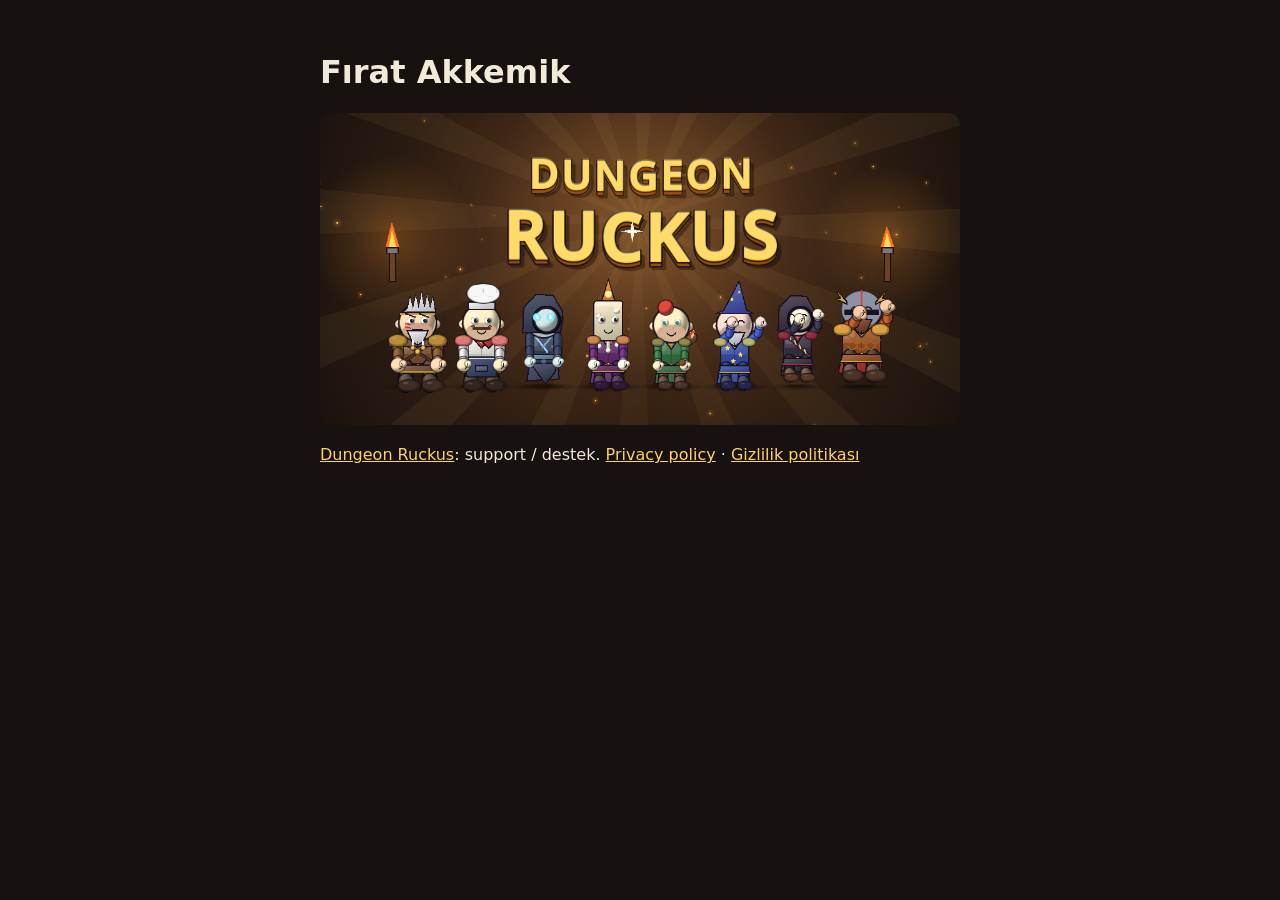
==== index.html @ 2982a6a1 "Dungeon Ruckus: privacy policy, support page and app-ads.txt" ====
<!doctype html>
<html lang="en">
<head>
<meta charset="utf-8">
<meta name="viewport" content="width=device-width, initial-scale=1">
<title>Fırat Akkemik - games</title>
<style>
  body { font-family: system-ui, -apple-system, "Segoe UI", sans-serif; background: #17120f; color: #f2ead8; margin: 0; padding: 32px 16px; }
  main { max-width: 640px; margin: 0 auto; }
  a { color: #ffd166; }
  img { width: 100%; height: auto; border-radius: 12px; }
</style>
</head>
<body>
<main>
<h1>Fırat Akkemik</h1>
<p><a href="dungeonruckus/"><img src="dungeonruckus/feature_graphic_1024x500.png" alt="Dungeon Ruckus"></a></p>
<p><a href="dungeonruckus/">Dungeon Ruckus</a>: support / destek. <a href="dungeonruckus/privacy.html">Privacy policy</a> · <a href="dungeonruckus/privacy.html#tr">Gizlilik politikası</a></p>
</main>
</body>
</html>
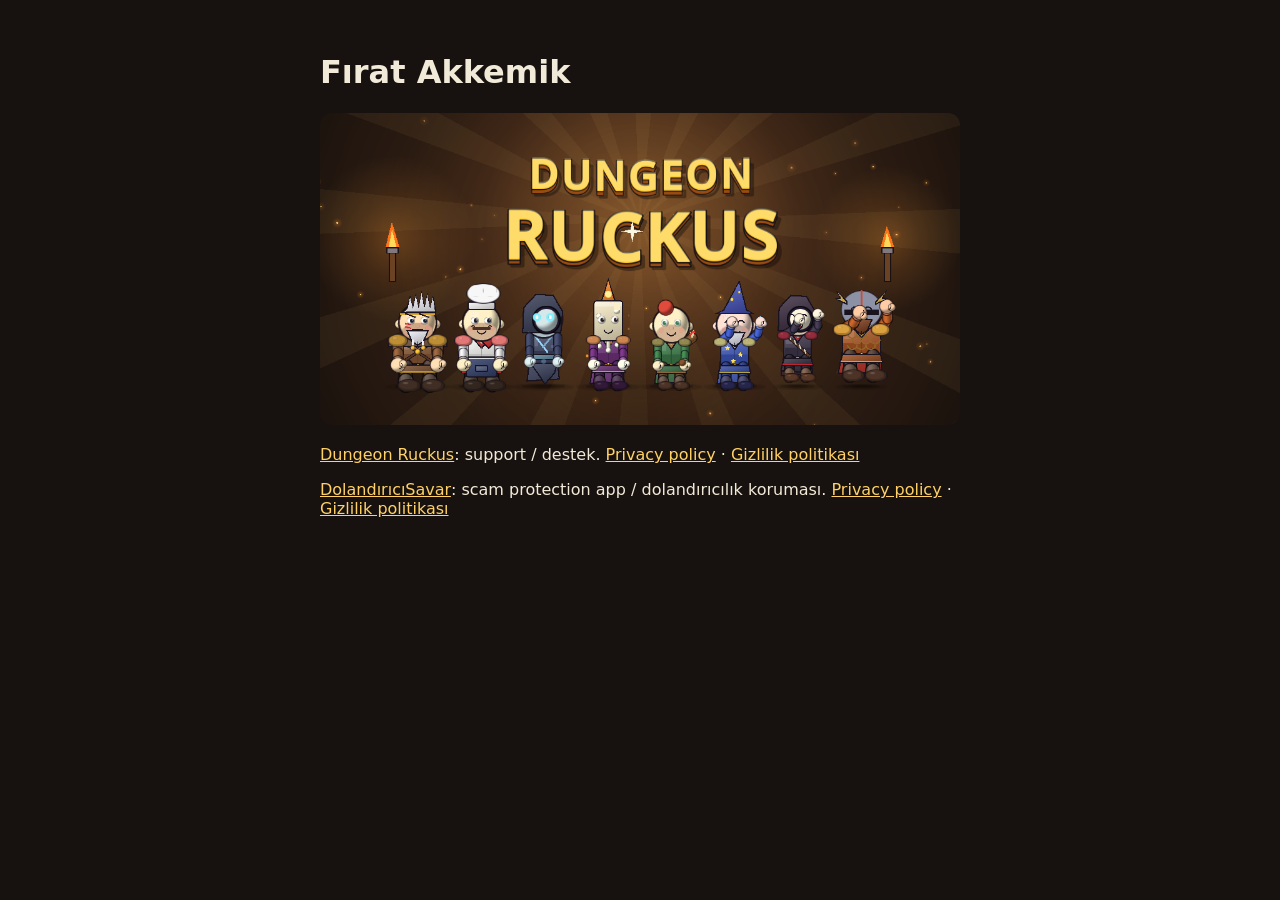
==== commit 4c56555f: "DolandırıcıSavar: landing page and privacy policy (TR/EN)" ====
--- a/index.html
+++ b/index.html
@@ -16,6 +16,7 @@
 <h1>Fırat Akkemik</h1>
 <p><a href="dungeonruckus/"><img src="dungeonruckus/feature_graphic_1024x500.png" alt="Dungeon Ruckus"></a></p>
 <p><a href="dungeonruckus/">Dungeon Ruckus</a>: support / destek. <a href="dungeonruckus/privacy.html">Privacy policy</a> · <a href="dungeonruckus/privacy.html#tr">Gizlilik politikası</a></p>
+<p><a href="dolandiricisavar/">DolandırıcıSavar</a>: scam protection app / dolandırıcılık koruması. <a href="dolandiricisavar/privacy.html">Privacy policy</a> · <a href="dolandiricisavar/gizlilik.html">Gizlilik politikası</a></p>
 </main>
 </body>
 </html>
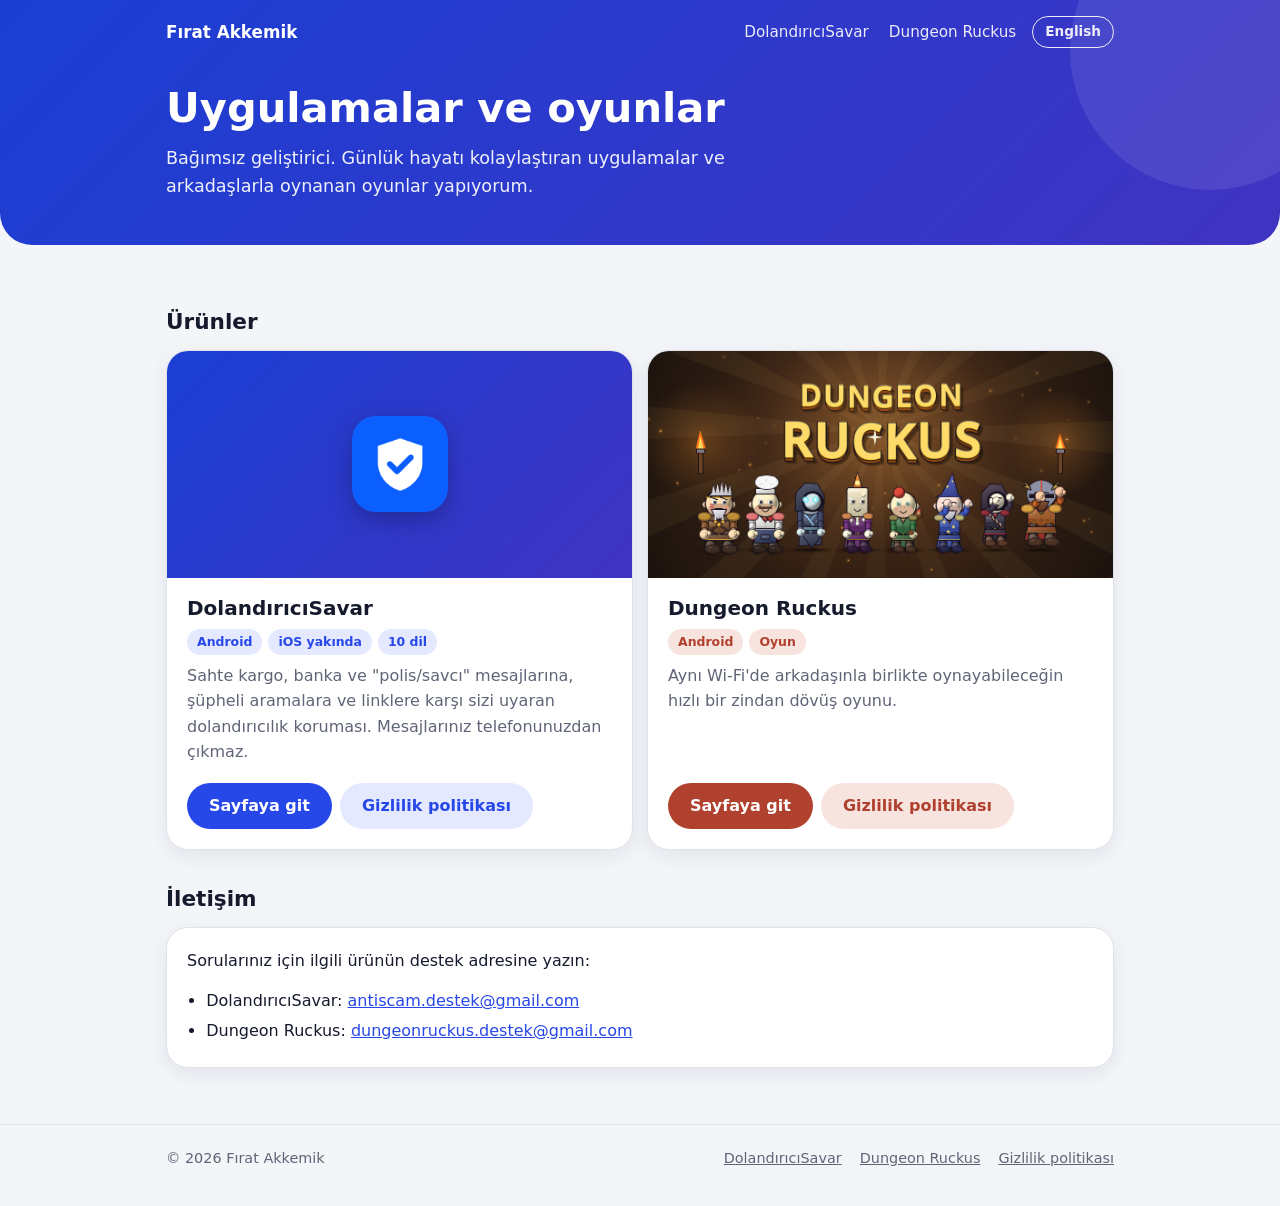
==== commit 1ddd1c48: "Site redesign: shared stylesheet, home page (TR/EN), richer DolandırıcıSavar page, restyled Dungeon " ====
--- a/index.html
+++ b/index.html
@@ -1,22 +1,75 @@
 <!doctype html>
-<html lang="en">
+<html lang="tr">
 <head>
 <meta charset="utf-8">
 <meta name="viewport" content="width=device-width, initial-scale=1">
-<title>Fırat Akkemik - games</title>
-<style>
-  body { font-family: system-ui, -apple-system, "Segoe UI", sans-serif; background: #17120f; color: #f2ead8; margin: 0; padding: 32px 16px; }
-  main { max-width: 640px; margin: 0 auto; }
-  a { color: #ffd166; }
-  img { width: 100%; height: auto; border-radius: 12px; }
-</style>
+<title>Fırat Akkemik · uygulamalar ve oyunlar</title>
+<meta name="description" content="Fırat Akkemik tarafından geliştirilen mobil uygulamalar ve oyunlar: DolandırıcıSavar ve Dungeon Ruckus.">
+<link rel="stylesheet" href="assets/site.css">
 </head>
 <body>
+<header class="hero">
+<div class="wrap">
+<div class="topbar">
+<a class="brand" href="">Fırat Akkemik</a>
+<a class="link" href="dolandiricisavar/">DolandırıcıSavar</a>
+<a class="link" href="dungeonruckus/">Dungeon Ruckus</a>
+<a class="lang" href="en.html">English</a>
+</div>
+<h1>Uygulamalar ve oyunlar</h1>
+<p class="lead">Bağımsız geliştirici. Günlük hayatı kolaylaştıran uygulamalar ve arkadaşlarla oynanan oyunlar yapıyorum.</p>
+</div>
+</header>
 <main>
-<h1>Fırat Akkemik</h1>
-<p><a href="dungeonruckus/"><img src="dungeonruckus/feature_graphic_1024x500.png" alt="Dungeon Ruckus"></a></p>
-<p><a href="dungeonruckus/">Dungeon Ruckus</a>: support / destek. <a href="dungeonruckus/privacy.html">Privacy policy</a> · <a href="dungeonruckus/privacy.html#tr">Gizlilik politikası</a></p>
-<p><a href="dolandiricisavar/">DolandırıcıSavar</a>: scam protection app / dolandırıcılık koruması. <a href="dolandiricisavar/privacy.html">Privacy policy</a> · <a href="dolandiricisavar/gizlilik.html">Gizlilik politikası</a></p>
+<div class="wrap">
+<section>
+<h2>Ürünler</h2>
+<div class="grid two">
+<article class="card product">
+<a class="media" href="dolandiricisavar/"><img class="app-icon" src="dolandiricisavar/img/icon.png" alt="DolandırıcıSavar" width="96" height="96"></a>
+<div class="body">
+<h3>DolandırıcıSavar</h3>
+<div class="tags"><span class="tag">Android</span><span class="tag">iOS yakında</span><span class="tag">10 dil</span></div>
+<p>Sahte kargo, banka ve "polis/savcı" mesajlarına, şüpheli aramalara ve linklere karşı sizi uyaran dolandırıcılık koruması. Mesajlarınız telefonunuzdan çıkmaz.</p>
+<div class="links">
+<a class="btn" href="dolandiricisavar/">Sayfaya git</a>
+<a class="btn soft" href="dolandiricisavar/gizlilik.html">Gizlilik politikası</a>
+</div>
+</div>
+</article>
+<article class="card product theme-game">
+<a class="media" href="dungeonruckus/"><img src="dungeonruckus/feature_graphic_1024x500.png" alt="Dungeon Ruckus" width="1024" height="500"></a>
+<div class="body">
+<h3>Dungeon Ruckus</h3>
+<div class="tags"><span class="tag">Android</span><span class="tag">Oyun</span></div>
+<p>Aynı Wi-Fi'de arkadaşınla birlikte oynayabileceğin hızlı bir zindan dövüş oyunu.</p>
+<div class="links">
+<a class="btn" href="dungeonruckus/">Sayfaya git</a>
+<a class="btn soft" href="dungeonruckus/privacy.html#tr">Gizlilik politikası</a>
+</div>
+</div>
+</article>
+</div>
+</section>
+<section>
+<h2>İletişim</h2>
+<div class="card">
+<p>Sorularınız için ilgili ürünün destek adresine yazın:</p>
+<ul class="list">
+<li>DolandırıcıSavar: <a href="mailto:antiscam.destek@gmail.com">antiscam.destek@gmail.com</a></li>
+<li>Dungeon Ruckus: <a href="mailto:dungeonruckus.destek@gmail.com">dungeonruckus.destek@gmail.com</a></li>
+</ul>
+</div>
+</section>
+</div>
 </main>
+<footer>
+<div class="wrap">
+<span class="spacer">© 2026 Fırat Akkemik</span>
+<a href="dolandiricisavar/">DolandırıcıSavar</a>
+<a href="dungeonruckus/">Dungeon Ruckus</a>
+<a href="dolandiricisavar/gizlilik.html">Gizlilik politikası</a>
+</div>
+</footer>
 </body>
 </html>
--- a/assets/site.css
+++ b/assets/site.css
@@ -0,0 +1,179 @@
+/* frtakkemik.github.io ortak stili. Kaynak: DolandırıcıSavar deposu, server/tools/site.css
+   (build-policy.cjs bu dosyayı assets/site.css olarak kopyalar). */
+:root {
+  color-scheme: light dark;
+  --bg: #f4f5f9;
+  --surface: #ffffff;
+  --text: #151a2d;
+  --muted: #5f6577;
+  --border: #dee2eb;
+  --accent: #2748e8;
+  --accent-soft: #e4e9ff;
+  --on-accent: #ffffff;
+  --grad-a: #1a3fd4;
+  --grad-b: #4033c2;
+  --ok: #0f8a4f;
+  --ok-soft: #ddf5e8;
+  --shadow: 0 6px 20px rgba(21, 26, 45, 0.08);
+}
+@media (prefers-color-scheme: dark) {
+  :root {
+    --bg: #0a0e14;
+    --surface: #141a23;
+    --text: #f2f5f9;
+    --muted: #9aa6b6;
+    --border: #263142;
+    --accent: #7c96ff;
+    --accent-soft: #1b2552;
+    --on-accent: #0a0e14;
+    --grad-a: #16309e;
+    --grad-b: #3529a3;
+    --ok: #3dd68c;
+    --ok-soft: #10301f;
+    --shadow: none;
+  }
+}
+/* Oyun sayfaları: sıcak vurgu rengi. */
+.theme-game {
+  --accent: #b0412e;
+  --accent-soft: #f8e4de;
+  --grad-a: #7a2a1c;
+  --grad-b: #c4572f;
+}
+@media (prefers-color-scheme: dark) {
+  .theme-game {
+    --accent: #f08a6e;
+    --accent-soft: #3a1a12;
+    --grad-a: #5c2015;
+    --grad-b: #9a4324;
+  }
+}
+
+* { box-sizing: border-box; }
+html { -webkit-text-size-adjust: 100%; }
+body {
+  margin: 0;
+  background: var(--bg);
+  color: var(--text);
+  font: 16px/1.6 system-ui, -apple-system, "Segoe UI", Roboto, "Helvetica Neue", Arial, sans-serif;
+}
+a { color: var(--accent); }
+img { max-width: 100%; height: auto; }
+h1, h2, h3 { line-height: 1.25; margin: 0; }
+p { margin: 0 0 0.9em; }
+.wrap { max-width: 980px; margin: 0 auto; padding: 0 16px; }
+.narrow { max-width: 760px; }
+
+/* Üst çubuk */
+.topbar { display: flex; align-items: center; gap: 12px; padding: 14px 0; }
+.brand { font-weight: 800; font-size: 1.05rem; color: inherit; text-decoration: none; margin-right: auto; }
+.topbar a.link { color: inherit; text-decoration: none; font-size: 0.95rem; opacity: 0.9; padding: 6px 4px; }
+.topbar a.link:hover { text-decoration: underline; }
+.lang {
+  font-size: 0.85rem; font-weight: 700; text-decoration: none; color: inherit;
+  border: 1px solid currentColor; border-radius: 999px; padding: 4px 12px; opacity: 0.9;
+}
+
+/* Gradyanlı üst alan */
+.hero {
+  background: linear-gradient(135deg, var(--grad-a), var(--grad-b));
+  color: #fff;
+  border-radius: 0 0 32px 32px;
+  padding-bottom: 44px;
+  position: relative;
+  overflow: hidden;
+}
+.hero::after {
+  content: ""; position: absolute; right: -70px; top: -90px; width: 280px; height: 280px;
+  border-radius: 50%; background: rgba(255, 255, 255, 0.09); pointer-events: none;
+}
+.hero .wrap { position: relative; z-index: 1; }
+.hero h1 { font-size: clamp(1.8rem, 5vw, 2.6rem); font-weight: 800; margin-top: 18px; }
+.hero .lead { font-size: 1.1rem; max-width: 40rem; margin: 10px 0 0; color: rgba(255, 255, 255, 0.92); }
+.hero-app { display: flex; align-items: center; gap: 18px; margin-top: 22px; }
+.hero-app img { width: 84px; height: 84px; border-radius: 22px; box-shadow: 0 8px 24px rgba(0, 0, 0, 0.25); flex: none; }
+.hero-app h1 { margin: 0; }
+.chips { display: flex; flex-wrap: wrap; gap: 8px; margin-top: 18px; padding: 0; list-style: none; }
+.chips li { background: rgba(255, 255, 255, 0.18); border-radius: 999px; padding: 6px 14px; font-size: 0.9rem; font-weight: 600; }
+.cta { display: flex; flex-wrap: wrap; gap: 10px; margin-top: 22px; }
+
+/* Düğmeler */
+.btn {
+  display: inline-flex; align-items: center; justify-content: center; gap: 8px;
+  min-height: 46px; padding: 10px 22px; border-radius: 999px;
+  font-weight: 700; text-decoration: none; border: 0;
+  background: var(--accent); color: var(--on-accent);
+}
+.btn.white { background: #fff; color: var(--grad-a); }
+.btn.ghost { background: rgba(255, 255, 255, 0.16); color: #fff; }
+.btn.soft { background: var(--accent-soft); color: var(--accent); }
+.btn.disabled { opacity: 0.85; cursor: default; }
+
+/* Bölümler ve kartlar */
+main { padding: 28px 0 56px; }
+section { margin-top: 36px; }
+section > h2, .section-title { font-size: 1.35rem; font-weight: 800; margin-bottom: 14px; }
+.card {
+  background: var(--surface); border: 1px solid var(--border); border-radius: 22px;
+  padding: 20px; box-shadow: var(--shadow);
+}
+.grid { display: grid; gap: 14px; grid-template-columns: repeat(auto-fit, minmax(min(250px, 100%), 1fr)); }
+.grid.two { grid-template-columns: repeat(auto-fit, minmax(min(300px, 100%), 1fr)); }
+.feature h3 { font-size: 1.05rem; margin: 12px 0 4px; }
+.feature p { color: var(--muted); margin: 0; font-size: 0.95rem; }
+.icon {
+  width: 44px; height: 44px; border-radius: 14px; background: var(--accent-soft); color: var(--accent);
+  display: inline-flex; align-items: center; justify-content: center;
+}
+.icon svg { width: 22px; height: 22px; fill: none; stroke: currentColor; stroke-width: 2.2; stroke-linecap: round; stroke-linejoin: round; }
+
+/* Ürün kartları (ana sayfa) */
+.product { display: flex; flex-direction: column; padding: 0; overflow: hidden; }
+.product .media { aspect-ratio: 1024 / 500; background: linear-gradient(135deg, var(--grad-a), var(--grad-b)); display: flex; align-items: center; justify-content: center; }
+.product .media img { width: 100%; height: 100%; object-fit: cover; display: block; }
+.product .media img.app-icon { width: 96px; height: 96px; border-radius: 24px; box-shadow: 0 8px 24px rgba(0, 0, 0, 0.25); }
+.product .body { padding: 18px 20px 20px; display: flex; flex-direction: column; gap: 8px; flex: 1; }
+.product h3 { font-size: 1.25rem; font-weight: 800; }
+.product p { color: var(--muted); margin: 0; }
+.product .links { display: flex; flex-wrap: wrap; gap: 8px; margin-top: auto; padding-top: 10px; }
+.tag { display: inline-block; font-size: 0.78rem; font-weight: 700; padding: 3px 10px; border-radius: 999px; background: var(--accent-soft); color: var(--accent); }
+.tags { display: flex; flex-wrap: wrap; gap: 6px; }
+
+/* Ekran görüntüleri */
+.shots { display: flex; gap: 14px; overflow-x: auto; padding: 4px 2px 14px; scroll-snap-type: x mandatory; }
+.shots img { height: 460px; width: auto; flex: none; border-radius: 22px; border: 1px solid var(--border); box-shadow: var(--shadow); scroll-snap-align: start; }
+@media (max-width: 560px) { .shots img { height: 380px; } }
+
+/* Not kutuları */
+.note { display: flex; gap: 12px; align-items: flex-start; background: var(--ok-soft); border-radius: 18px; padding: 16px 18px; }
+.note .icon { background: transparent; color: var(--ok); width: 28px; height: 28px; flex: none; }
+.note p { margin: 0; }
+.list { margin: 0; padding-left: 1.2em; }
+.list li { margin: 4px 0; }
+.muted, .meta { color: var(--muted); font-size: 0.92rem; }
+
+/* Uzun metin (gizlilik politikası) */
+.prose h1 { font-size: 1.7rem; margin: 0.2em 0 0.5em; }
+.prose h2 { font-size: 1.2rem; margin: 1.8em 0 0.4em; color: var(--accent); }
+.prose h3 { font-size: 1.05rem; margin: 1.4em 0 0.3em; }
+.prose table { border-collapse: collapse; width: 100%; display: block; overflow-x: auto; font-size: 0.92rem; margin: 0.6em 0 1em; }
+.prose th, .prose td { border: 1px solid var(--border); padding: 0.45rem 0.6rem; text-align: left; vertical-align: top; }
+.prose th { background: var(--accent-soft); }
+.prose code { font-size: 0.9em; background: var(--accent-soft); border-radius: 6px; padding: 1px 5px; }
+.prose ul { padding-left: 1.3em; }
+.prose nav a { margin-right: 14px; }
+.prose .card { margin-top: 20px; }
+.prose .card h1 { font-size: 1.5rem; }
+.todo { background: #fff3c4; color: #2a1d14; padding: 0 4px; border-radius: 4px; }
+
+/* Alt bilgi */
+footer { border-top: 1px solid var(--border); padding: 22px 0 36px; color: var(--muted); font-size: 0.9rem; }
+footer .wrap { display: flex; flex-wrap: wrap; gap: 8px 18px; align-items: center; }
+footer a { color: inherit; }
+footer .spacer { margin-right: auto; }
+
+/* Küçük yardımcılar */
+.topbar { flex-wrap: wrap; }
+.banner { border-radius: 22px; display: block; border: 1px solid var(--border); }
+h3.sub { font-size: 1.05rem; margin: 16px 0 6px; }
+p.last { margin: 0; }
